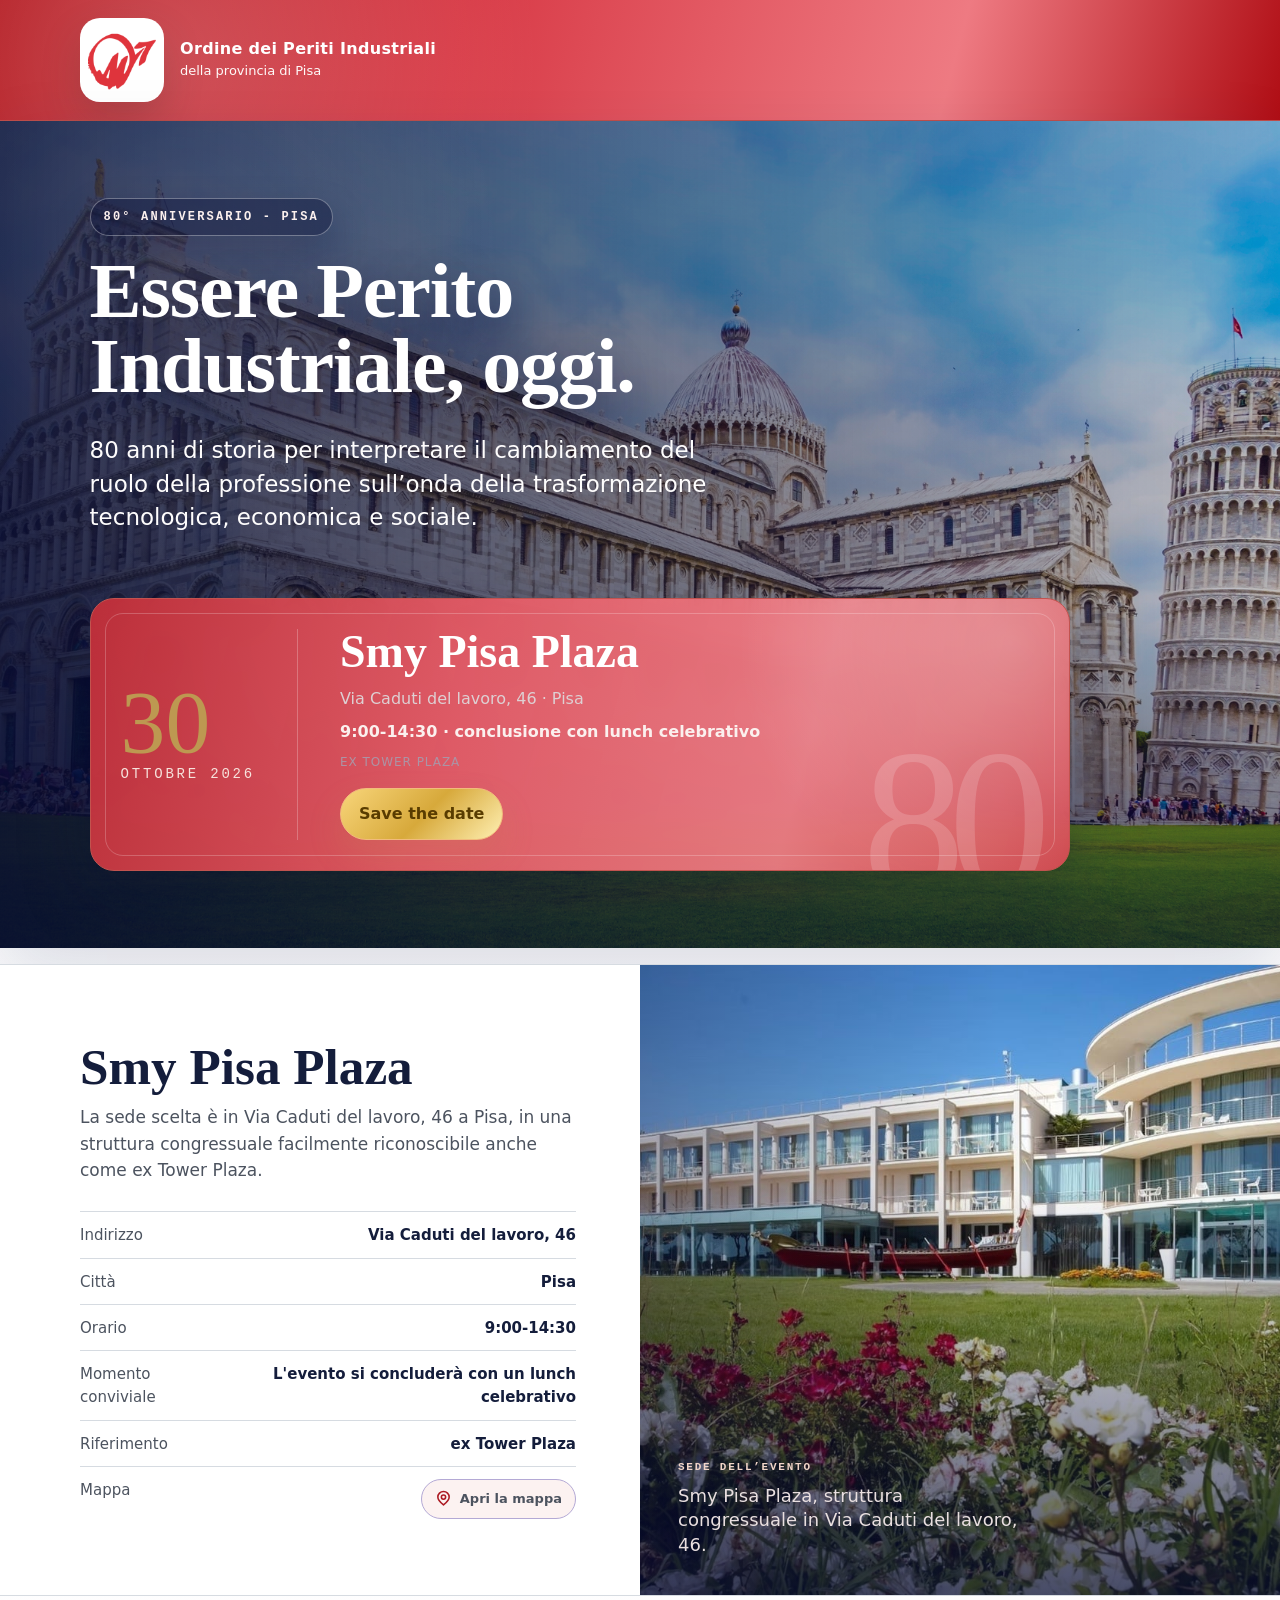
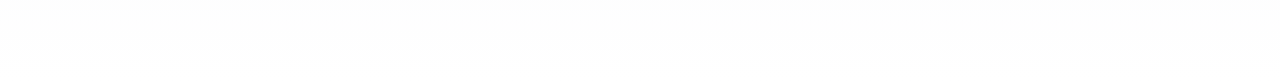
==== landing-80-anniversario-periti-pisa.html @ 5a72cce8 "Move anniversary label into hero image" ====
<!doctype html>
<html lang="it">
<head>
  <meta charset="utf-8" />
  <meta name="viewport" content="width=device-width, initial-scale=1" />
  <title>Essere Perito Industriale, oggi. | 80° Anniversario Periti Pisa</title>
  <meta name="description" content="80 anni di storia per interpretare il cambiamento del ruolo della professione sull'onda della trasformazione tecnologica, economica e sociale." />
  <meta name="robots" content="noindex, nofollow, noarchive, nosnippet, noimageindex" />
  <meta name="googlebot" content="noindex, nofollow, noarchive, nosnippet, noimageindex" />
  <style>
    :root {
      --bg: oklch(98.5% 0.004 255);
      --surface: oklch(100% 0 0);
      --fg: oklch(24% 0.06 270);
      --muted: oklch(44% 0.022 260);
      --border: oklch(89% 0.01 255);
      --accent: oklch(48% 0.18 25);
      --accent-2: #e95d68;
      --accent-brown: #6c3b35;
      --accent-dark: #482a26;
      --red-soft: oklch(94% 0.034 22);
      --red-wash: oklch(97% 0.018 24);
      --red-gradient: linear-gradient(110deg, #d93a44 0%, #f0737d 28%, #e55a66 52%, #f28a91 78%, #d93a44 100%);
      --red-page-gradient: linear-gradient(180deg, #ffffff 0%, #fbfbfc 48%, #ffffff 100%);
      --deep: oklch(27% 0.09 270);
      --deep-2: oklch(18% 0.075 270);
      --gold: oklch(70% 0.10 82);
      --gold-strong: oklch(78% 0.13 82);
      --gold-dark: oklch(38% 0.08 78);
      --paper: oklch(97% 0.006 255);
      --font-display: "Iowan Old Style", "Charter", Georgia, serif;
      --font-body: -apple-system, BlinkMacSystemFont, "Segoe UI", system-ui, sans-serif;
      --font-mono: "IBM Plex Mono", ui-monospace, Menlo, monospace;
    }

    * { box-sizing: border-box; }
    html { scroll-behavior: smooth; }
    body {
      margin: 0;
      background: var(--bg);
      color: var(--fg);
      font-family: var(--font-body);
      line-height: 1.55;
      -webkit-font-smoothing: antialiased;
      text-rendering: optimizeLegibility;
    }

    a { color: inherit; }
    .page {
      min-height: 100vh;
      position: relative;
      background:
        radial-gradient(circle at 86% 8%, color-mix(in oklch, var(--accent-2) 5%, transparent), transparent 34rem),
        radial-gradient(circle at 8% 24%, color-mix(in oklch, var(--red-soft) 18%, transparent), transparent 34rem),
        var(--red-page-gradient);
    }

    .page::before {
      content: "";
      position: absolute;
      inset: 0;
      pointer-events: none;
      background:
        linear-gradient(135deg, color-mix(in oklch, var(--accent) 2%, transparent), transparent 30%),
        linear-gradient(315deg, color-mix(in oklch, var(--accent-2) 2%, transparent), transparent 38%);
      opacity: 0.34;
    }

    .page > * {
      position: relative;
      z-index: 1;
    }

    .wrap {
      width: min(1120px, calc(100% - 40px));
      margin: 0 auto;
    }

    .header-band {
      border-bottom: 1px solid color-mix(in oklch, white 18%, var(--accent));
      background:
        radial-gradient(circle at 12% 50%, color-mix(in oklch, white 22%, transparent), transparent 24rem),
        linear-gradient(105deg, #b00e15 0%, #d83a46 36%, #ee7a82 74%, #b00e15 100%);
      box-shadow: 0 14px 42px color-mix(in oklch, var(--accent) 16%, transparent);
    }

    .topbar {
      display: flex;
      justify-content: space-between;
      align-items: center;
      gap: 24px;
      padding: 18px 0;
    }

    .brand {
      display: flex;
      align-items: center;
      gap: 16px;
      min-width: 0;
    }

    .brand-logo {
      width: 84px;
      height: 84px;
      display: block;
      flex: 0 0 auto;
      object-fit: contain;
      padding: 7px;
      border-radius: 20px;
      background: white;
      border: 1px solid color-mix(in oklch, white 42%, transparent);
      box-shadow: 0 18px 38px color-mix(in oklch, var(--accent-dark) 22%, transparent);
    }

    .brand strong {
      display: block;
      color: white;
      font-size: 16px;
      line-height: 1.2;
      letter-spacing: 0.02em;
    }

    .brand span {
      display: block;
      color: color-mix(in oklch, white 78%, var(--red-soft));
      font-size: 13px;
      margin-top: 2px;
    }

    .cover-kicker {
      display: inline-flex;
      align-items: center;
      width: fit-content;
      margin: 0 0 18px;
      padding: 9px 13px;
      border: 1px solid color-mix(in oklch, white 34%, transparent);
      border-radius: 999px;
      background: color-mix(in oklch, var(--deep-2) 40%, transparent);
      color: color-mix(in oklch, white 88%, var(--gold));
      font-family: var(--font-mono);
      font-size: 12px;
      font-weight: 800;
      letter-spacing: 0.18em;
      text-transform: uppercase;
      box-shadow: 0 16px 36px color-mix(in oklch, var(--deep-2) 26%, transparent);
    }

    .hero-shell {
      width: 100%;
      margin: 0;
    }

    .hero {
      position: relative;
      display: grid;
      grid-template-columns: minmax(0, 1fr);
      align-content: space-between;
      gap: clamp(28px, 5vw, 72px);
      align-items: stretch;
      min-height: calc(100svh - 121px);
      margin: 0 0 16px;
      padding: clamp(34px, 6vw, 84px) max(clamp(24px, 7vw, 112px), calc((100vw - 1120px) / 2));
      overflow: hidden;
      border-radius: 0;
      background:
        linear-gradient(90deg, color-mix(in oklch, var(--deep-2) 88%, transparent) 0%, color-mix(in oklch, var(--deep-2) 56%, transparent) 48%, color-mix(in oklch, var(--deep-2) 24%, transparent) 100%),
        url("assets/pisa-piazza-miracoli.png") center 54% / cover no-repeat;
      box-shadow: 0 28px 70px color-mix(in oklch, var(--deep) 14%, transparent);
    }

    .hero::before {
      content: "";
      position: absolute;
      inset: 0;
      background:
        radial-gradient(circle at 14% 16%, color-mix(in oklch, white 12%, transparent), transparent 20rem),
        linear-gradient(180deg, transparent 58%, color-mix(in oklch, var(--deep-2) 54%, transparent));
      pointer-events: none;
    }

    .hero-copy {
      position: relative;
      z-index: 1;
      min-width: 0;
      align-self: end;
      max-width: 760px;
    }

    .eyebrow {
      color: var(--accent);
      font-family: var(--font-mono);
      font-size: 12px;
      letter-spacing: 0.18em;
      text-transform: uppercase;
      font-weight: 700;
      margin: 0 0 18px;
    }

    h1 {
      margin: 0;
      color: var(--fg);
      font-family: var(--font-display);
      font-size: clamp(46px, 6.1vw, 84px);
      line-height: 0.96;
      letter-spacing: -0.015em;
      text-wrap: balance;
    }

    .hero .eyebrow {
      color: color-mix(in oklch, white 78%, var(--gold));
    }

    .hero h1 {
      color: white;
      max-width: 900px;
      text-shadow: 0 18px 46px color-mix(in oklch, var(--deep-2) 58%, transparent);
    }

    .anniversary {
      color: var(--accent);
      font-feature-settings: "lnum" 1;
    }

    .hero .anniversary {
      color: var(--gold);
    }

    .lead {
      max-width: 660px;
      margin: clamp(20px, 3vw, 30px) 0 0;
      color: var(--muted);
      font-size: clamp(18px, 2vw, 23px);
      line-height: 1.45;
      text-wrap: pretty;
    }

    .hero .lead {
      max-width: 620px;
      color: color-mix(in oklch, white 82%, var(--paper));
    }

    .actions {
      display: flex;
      flex-wrap: wrap;
      gap: 12px;
      margin-top: 30px;
    }

    .button {
      min-height: 48px;
      display: inline-flex;
      align-items: center;
      justify-content: center;
      padding: 13px 18px;
      border: 1px solid var(--fg);
      border-radius: 999px;
      text-decoration: none;
      font-weight: 800;
    }

    .button.primary {
      background: var(--red-gradient);
      border-color: var(--accent);
      color: white;
      box-shadow: 0 18px 36px color-mix(in oklch, var(--accent) 12%, transparent);
    }

    .button.secondary {
      background: transparent;
      color: var(--fg);
    }

    .hero .button.secondary {
      border-color: color-mix(in oklch, white 70%, transparent);
      background: color-mix(in oklch, var(--deep-2) 18%, transparent);
      color: white;
      backdrop-filter: blur(8px);
      -webkit-backdrop-filter: blur(8px);
    }

    .event-save-date {
      border-color: color-mix(in oklch, var(--gold-strong) 78%, white);
      background: linear-gradient(135deg, #f8d57a 0%, #d7a93b 52%, #fff0b3 100%);
      color: var(--gold-dark);
      box-shadow: 0 16px 34px color-mix(in oklch, var(--gold) 18%, transparent);
      width: fit-content;
    }

    .event-card {
      position: relative;
      z-index: 1;
      display: grid;
      grid-template-columns: auto minmax(0, 1fr);
      align-items: center;
      gap: clamp(20px, 4vw, 42px);
      min-height: 0;
      margin: 0;
      padding: clamp(20px, 3vw, 30px);
      background:
        radial-gradient(circle at 92% 20%, color-mix(in oklch, white 34%, transparent), transparent 18rem),
        linear-gradient(105deg, #c92f39 0%, #e85c67 35%, #f27d86 72%, #d6414b 100%);
      color: white;
      border: 1px solid color-mix(in oklch, white 20%, var(--accent));
      border-radius: 24px;
      overflow: hidden;
      box-shadow: 0 18px 46px color-mix(in oklch, var(--accent) 11%, transparent);
    }

    .hero .event-card {
      align-self: end;
      width: min(100%, 980px);
      background:
        radial-gradient(circle at 94% 16%, color-mix(in oklch, white 30%, transparent), transparent 17rem),
        linear-gradient(105deg, color-mix(in oklch, #c92f39 92%, transparent) 0%, color-mix(in oklch, #e85c67 94%, transparent) 38%, color-mix(in oklch, #f27d86 92%, transparent) 72%, color-mix(in oklch, #d6414b 94%, transparent) 100%);
      backdrop-filter: blur(12px);
      -webkit-backdrop-filter: blur(12px);
      box-shadow: 0 24px 70px color-mix(in oklch, var(--deep-2) 32%, transparent);
    }

    .event-card::before {
      content: "";
      position: absolute;
      inset: 14px;
      border: 1px solid color-mix(in oklch, white 22%, transparent);
      border-radius: 18px;
      pointer-events: none;
    }

    .event-card::after {
      content: "80";
      position: absolute;
      right: clamp(16px, 3vw, 34px);
      bottom: -34px;
      z-index: 0;
      color: color-mix(in oklch, white 16%, transparent);
      font-family: var(--font-display);
      font-size: clamp(120px, 16vw, 220px);
      line-height: 0.8;
      letter-spacing: -0.08em;
      pointer-events: none;
    }

    .date-block {
      position: relative;
      z-index: 1;
      display: grid;
      gap: 4px;
    }

    .date-block .day {
      font-family: var(--font-display);
      font-size: clamp(58px, 7vw, 92px);
      line-height: 0.85;
      color: var(--gold);
    }

    .date-block .month {
      font-family: var(--font-mono);
      letter-spacing: 0.2em;
      text-transform: uppercase;
      font-size: 14px;
      color: color-mix(in oklch, white 76%, var(--gold));
    }

    .venue-block {
      position: relative;
      z-index: 1;
      border-left: 1px solid color-mix(in oklch, white 24%, transparent);
      padding-left: clamp(20px, 4vw, 42px);
    }

    .venue-block h2 {
      margin: 0;
      font-family: var(--font-display);
      font-size: clamp(28px, 3.8vw, 46px);
      line-height: 1;
      color: white;
    }

    .venue-block p {
      margin: 12px 0 0;
      color: color-mix(in oklch, white 82%, var(--deep));
      font-size: 16px;
    }

    .event-time {
      display: block;
      margin-top: 8px;
      color: color-mix(in oklch, white 88%, var(--gold));
      font-weight: 800;
    }

    .map-link {
      min-height: 40px;
      display: inline-flex;
      align-items: center;
      gap: 8px;
      padding: 9px 13px;
      border: 1px solid color-mix(in oklch, white 42%, transparent);
      border-radius: 999px;
      color: white;
      background: color-mix(in oklch, var(--deep-2) 14%, transparent);
      text-decoration: none;
      font-size: 13px;
      font-weight: 800;
      backdrop-filter: blur(8px);
      -webkit-backdrop-filter: blur(8px);
    }

    .map-link svg {
      width: 17px;
      height: 17px;
      flex: 0 0 auto;
      stroke-width: 2.2;
    }

    .location-map {
      grid-column: 1 / -1;
    }

    .location-map .map-link {
      border-color: color-mix(in oklch, var(--accent) 32%, var(--border));
      color: var(--accent);
      background: color-mix(in oklch, var(--accent) 6%, white);
      backdrop-filter: none;
      -webkit-backdrop-filter: none;
    }

    .venue-block small {
      display: block;
      margin-top: 8px;
      color: color-mix(in oklch, white 58%, var(--deep));
      font-size: 12px;
      letter-spacing: 0.08em;
      text-transform: uppercase;
    }

    .event-action {
      position: relative;
      z-index: 1;
      display: flex;
      justify-content: flex-start;
      align-items: center;
      margin-top: 16px;
    }

    .section {
      padding: clamp(46px, 7vw, 84px) 0;
      width: 100%;
    }

    .location-section {
      padding-top: 0;
      padding-bottom: clamp(44px, 7vw, 86px);
      background:
        linear-gradient(180deg, white 0%, color-mix(in oklch, var(--paper) 64%, white) 50%, white 100%);
    }

    .section-grid {
      display: grid;
      grid-template-columns: 0.75fr 1.25fr;
      gap: clamp(28px, 6vw, 84px);
      align-items: start;
    }

    .section-title {
      margin: 0;
      color: var(--fg);
      font-family: var(--font-display);
      font-size: clamp(34px, 4.6vw, 64px);
      line-height: 1;
      text-wrap: balance;
    }

    .body-copy {
      display: grid;
      gap: 18px;
      color: var(--muted);
      font-size: clamp(17px, 1.4vw, 19px);
    }

    .body-copy p { margin: 0; max-width: 68ch; }

    .location {
      display: grid;
      grid-template-columns: 1fr 1fr;
      width: 100%;
      max-width: none;
      border-top: 1px solid var(--border);
      border-bottom: 1px solid var(--border);
      background: var(--surface);
      overflow: hidden;
    }

    .location-copy {
      width: min(560px, calc(100% - 40px));
      justify-self: end;
      padding: clamp(38px, 6vw, 76px) clamp(28px, 5vw, 64px) clamp(38px, 6vw, 76px) 0;
    }

    .location-copy h2 {
      margin: 0 0 12px;
      font-family: var(--font-display);
      font-size: clamp(32px, 4vw, 54px);
      line-height: 1;
    }

    .location-copy p {
      margin: 0 0 18px;
      color: var(--muted);
      font-size: 17px;
    }

    .location-meta {
      display: grid;
      gap: 10px;
      margin: 28px 0 0;
    }

    .meta-line {
      display: flex;
      justify-content: space-between;
      gap: 20px;
      padding-top: 12px;
      border-top: 1px solid var(--border);
      font-size: 15px;
    }

    .meta-line span { color: var(--muted); }
    .meta-line strong { text-align: right; }

    .location-photo {
      min-height: clamp(430px, 44vw, 620px);
      color: white;
      display: grid;
      position: relative;
      overflow: hidden;
    }

    .location-photo img {
      position: absolute;
      inset: 0;
      width: 100%;
      height: 100%;
      object-fit: cover;
      object-position: center 28%;
    }

    .location-photo::after {
      content: "";
      position: absolute;
      inset: 0;
      background:
        linear-gradient(180deg, transparent 35%, color-mix(in oklch, var(--deep-2) 74%, transparent)),
        linear-gradient(90deg, color-mix(in oklch, var(--deep-2) 34%, transparent), transparent 56%);
    }

    .photo-caption {
      align-self: end;
      justify-self: start;
      position: absolute;
      left: clamp(22px, 4vw, 38px);
      right: clamp(22px, 4vw, 38px);
      bottom: clamp(22px, 4vw, 38px);
      z-index: 1;
      max-width: 34ch;
    }

    .photo-caption span {
      display: block;
      color: color-mix(in oklch, white 64%, var(--gold));
      font-family: var(--font-mono);
      font-size: 11px;
      font-weight: 800;
      letter-spacing: 0.16em;
      text-transform: uppercase;
      margin-bottom: 8px;
    }

    .photo-caption p {
      margin: 0;
      color: color-mix(in oklch, white 88%, var(--deep));
      font-size: 18px;
      line-height: 1.35;
    }

    .closing {
      width: 100%;
      max-width: none;
      margin-top: 0;
      padding: clamp(26px, 4vw, 48px) max(clamp(24px, 7vw, 112px), calc((100vw - 1120px) / 2));
      background:
        radial-gradient(circle at 88% 16%, color-mix(in oklch, white 22%, transparent), transparent 16rem),
        linear-gradient(110deg, #cf3741 0%, #eb6871 44%, #f08a90 100%);
      color: white;
      display: grid;
      grid-template-columns: 1fr auto;
      gap: 28px;
      align-items: center;
      border-radius: 0;
    }

    .closing h2 {
      margin: 0;
      font-family: var(--font-display);
      font-size: clamp(34px, 5vw, 70px);
      line-height: 1;
    }

    .closing p {
      margin: 12px 0 0;
      color: color-mix(in oklch, white 72%, var(--fg));
      font-size: 17px;
    }

    .closing .button {
      border-color: color-mix(in oklch, var(--gold-strong) 78%, white);
      background: linear-gradient(135deg, #f8d57a 0%, #d7a93b 52%, #fff0b3 100%);
      color: var(--gold-dark);
      white-space: nowrap;
    }

    footer {
      padding: 24px 0 34px;
      color: var(--muted);
      font-size: 13px;
      border-top: 1px solid var(--border);
    }

    @media (max-width: 860px) {
      .hero,
      .section-grid,
      .location,
      .closing {
        grid-template-columns: 1fr;
      }

      .hero {
        min-height: calc(100svh - 103px);
        gap: 26px;
        padding-block: clamp(28px, 6vw, 54px);
        background:
          linear-gradient(180deg, color-mix(in oklch, var(--deep-2) 86%, transparent) 0%, color-mix(in oklch, var(--deep-2) 54%, transparent) 62%, color-mix(in oklch, var(--deep-2) 30%, transparent) 100%),
          url("assets/pisa-piazza-miracoli.png") center 48% / cover no-repeat;
      }

      .hero-copy {
        align-self: center;
      }

      .hero h1 {
        max-width: 11ch;
      }

      .event-card {
        grid-template-columns: auto minmax(0, 1fr);
        border-radius: 20px;
      }

      .location-copy {
        width: min(100% - 40px, 680px);
        justify-self: center;
        padding: clamp(32px, 6vw, 52px) 0;
      }
      .location-photo { min-height: 420px; }
      .closing .button { justify-self: start; }
    }

    @media (max-width: 520px) {
      .wrap { width: min(100% - 28px, 1120px); }
      .header-band {
        box-shadow: 0 10px 28px color-mix(in oklch, var(--accent) 12%, transparent);
      }
      .topbar {
        align-items: center;
        gap: 10px;
        padding: 10px 0;
      }
      .brand { gap: 9px; }
      .brand-logo {
        width: 54px;
        height: 54px;
        padding: 5px;
        border-radius: 14px;
      }
      .brand strong {
        max-width: 18ch;
        font-size: 13px;
        line-height: 1.12;
      }
      .brand span { display: none; }
      .hero {
        min-height: calc(100svh - 75px);
        margin-top: 0;
        padding: 24px 16px 18px;
        border-radius: 0;
        gap: 22px;
        background:
          linear-gradient(180deg, color-mix(in oklch, var(--deep-2) 88%, transparent) 0%, color-mix(in oklch, var(--deep-2) 58%, transparent) 56%, color-mix(in oklch, var(--deep-2) 34%, transparent) 100%),
          url("assets/pisa-piazza-miracoli.png") 58% 48% / cover no-repeat;
      }
      .hero-copy {
        align-self: end;
        padding-top: 12svh;
      }
      h1 {
        font-size: clamp(40px, 14vw, 62px);
        line-height: 0.94;
      }
      .hero .lead {
        max-width: 31ch;
        margin-top: 16px;
        font-size: 16px;
        line-height: 1.38;
      }
      .actions { flex-direction: column; }
      .button {
        width: 100%;
        min-height: 46px;
        padding: 12px 16px;
      }
      .event-save-date { width: 100%; }
      .event-card {
        grid-template-columns: 1fr;
        gap: 14px;
        padding: 18px;
        border-radius: 18px;
      }
      .event-card::before {
        inset: 10px;
        border-radius: 14px;
      }
      .event-card::after {
        right: 12px;
        bottom: -20px;
        font-size: 118px;
        color: color-mix(in oklch, white 12%, transparent);
      }
      .date-block {
        display: flex;
        align-items: end;
        gap: 12px;
      }
      .date-block .day {
        font-size: 58px;
      }
      .date-block .month {
        max-width: 12ch;
        padding-bottom: 5px;
        font-size: 11px;
        line-height: 1.25;
        letter-spacing: 0.14em;
      }
      .venue-block {
        border-left: 0;
        border-top: 1px solid color-mix(in oklch, white 24%, transparent);
        padding-left: 0;
        padding-top: 14px;
      }
      .venue-block h2 {
        font-size: 30px;
      }
      .venue-block p {
        margin-top: 8px;
        font-size: 14px;
        line-height: 1.4;
      }
      .event-time {
        margin-top: 6px;
      }
      .meta-line { display: grid; gap: 4px; }
      .meta-line strong { text-align: left; }
      .event-action {
        justify-content: stretch;
        min-width: 0;
        margin-top: 12px;
      }
      .location-section { padding-bottom: 34px; }
      .location-copy {
        width: min(100% - 28px, 680px);
        padding: 34px 0 28px;
      }
      .location-copy h2 {
        font-size: clamp(34px, 12vw, 46px);
      }
      .location-copy p {
        font-size: 16px;
        line-height: 1.45;
      }
      .location-meta {
        gap: 8px;
        margin-top: 22px;
      }
      .meta-line {
        padding-top: 10px;
        font-size: 14px;
      }
      .location-map .map-link {
        width: 100%;
        justify-content: center;
      }
      .location-photo {
        min-height: 300px;
      }
      .photo-caption {
        left: 18px;
        right: 18px;
        bottom: 18px;
      }
      .photo-caption p {
        font-size: 15px;
      }
      .closing { padding-inline: 18px; }
    }

    @media (max-width: 380px) {
      .brand strong { max-width: 21ch; }
      .hero {
        min-height: auto;
        padding-top: 72px;
      }
      .hero-copy { padding-top: 0; }
      h1 { font-size: 40px; }
      .hero .lead { font-size: 15px; }
      .date-block .day { font-size: 52px; }
      .venue-block h2 { font-size: 28px; }
    }
  </style>
</head>
<body>
  <main class="page">
    <div class="header-band">
      <div class="wrap">
        <header class="topbar" aria-label="Intestazione evento">
          <div class="brand">
            <img class="brand-logo" src="assets/logo-periti-pittogramma.png" alt="Periti Industriali Pisa" width="100" height="100">
            <div>
              <strong>Ordine dei Periti Industriali</strong>
              <span>della provincia di Pisa</span>
            </div>
          </div>
        </header>
      </div>
    </div>

    <div class="hero-shell">
      <section class="hero" aria-labelledby="hero-title">
        <div class="hero-copy">
          <p class="cover-kicker">80° ANNIVERSARIO - PISA</p>
          <h1 id="hero-title">Essere Perito Industriale, oggi.</h1>
          <p class="lead">80 anni di storia per interpretare il cambiamento del ruolo della professione sull’onda della trasformazione tecnologica, economica e sociale.</p>
        </div>
        <aside class="event-card" aria-label="Dettagli principali dell'evento">
          <div class="date-block">
            <span class="day">30</span>
            <span class="month">ottobre 2026</span>
          </div>
          <div class="venue-block">
            <h2>Smy Pisa Plaza</h2>
            <p>Via Caduti del lavoro, 46 · Pisa <span class="event-time">9:00-14:30 · conclusione con lunch celebrativo</span></p>
            <small>ex Tower Plaza</small>
            <div class="event-action">
              <a class="button event-save-date" href="data:text/calendar;charset=utf-8,BEGIN%3AVCALENDAR%0AVERSION%3A2.0%0ABEGIN%3AVEVENT%0ADTSTART%3A20261030T090000%0ADTEND%3A20261030T143000%0ASUMMARY%3AEssere%20Perito%20Industriale%2C%20oggi.%0ALOCATION%3ASmy%20Pisa%20Plaza%2C%20Via%20Caduti%20del%20lavoro%2046%2C%20Pisa%0ADESCRIPTION%3A80%20anni%20di%20storia%20per%20interpretare%20il%20cambiamento%20del%20ruolo%20della%20professione.%20L%27evento%20si%20concludera%27%20con%20un%20lunch%20celebrativo.%0AEND%3AVEVENT%0AEND%3AVCALENDAR" download="80-anniversario-periti-pisa.ics">Save the date</a>
            </div>
          </div>
        </aside>
      </section>
    </div>

    <section class="section location-section" aria-labelledby="location-title">
      <div class="wrap location">
        <div class="location-copy">
          <h2 id="location-title">Smy Pisa Plaza</h2>
          <p>La sede scelta è in Via Caduti del lavoro, 46 a Pisa, in una struttura congressuale facilmente riconoscibile anche come ex Tower Plaza.</p>
          <div class="location-meta">
            <div class="meta-line">
              <span>Indirizzo</span>
              <strong>Via Caduti del lavoro, 46</strong>
            </div>
            <div class="meta-line">
              <span>Città</span>
              <strong>Pisa</strong>
            </div>
            <div class="meta-line">
              <span>Orario</span>
              <strong>9:00-14:30</strong>
            </div>
            <div class="meta-line">
              <span>Momento conviviale</span>
              <strong>L'evento si concluderà con un lunch celebrativo</strong>
            </div>
            <div class="meta-line">
              <span>Riferimento</span>
              <strong>ex Tower Plaza</strong>
            </div>
            <div class="meta-line location-map">
              <span>Mappa</span>
              <a class="map-link" href="https://www.google.com/maps/search/?api=1&amp;query=Smy%20Pisa%20Plaza%20Via%20Caduti%20del%20lavoro%2046%20Pisa" target="_blank" rel="noopener" aria-label="Apri la mappa dello Smy Pisa Plaza">
                <svg viewBox="0 0 24 24" aria-hidden="true" fill="none" stroke="currentColor" stroke-linecap="round" stroke-linejoin="round">
                  <path d="M20 10c0 5-8 11-8 11S4 15 4 10a8 8 0 1 1 16 0Z"></path>
                  <circle cx="12" cy="10" r="3"></circle>
                </svg>
                <span>Apri la mappa</span>
              </a>
            </div>
          </div>
        </div>
        <div class="location-photo" aria-label="Foto dello Smy Pisa Plaza">
          <img src="assets/smy-pisa-plaza-facciata.jpg" alt="Facciata dello Smy Pisa Plaza con giardino" loading="lazy" decoding="async">
          <div class="photo-caption">
            <span>Sede dell’evento</span>
            <p>Smy Pisa Plaza, struttura congressuale in Via Caduti del lavoro, 46.</p>
          </div>
        </div>
      </div>
    </section>

  </main>
</body>
</html>
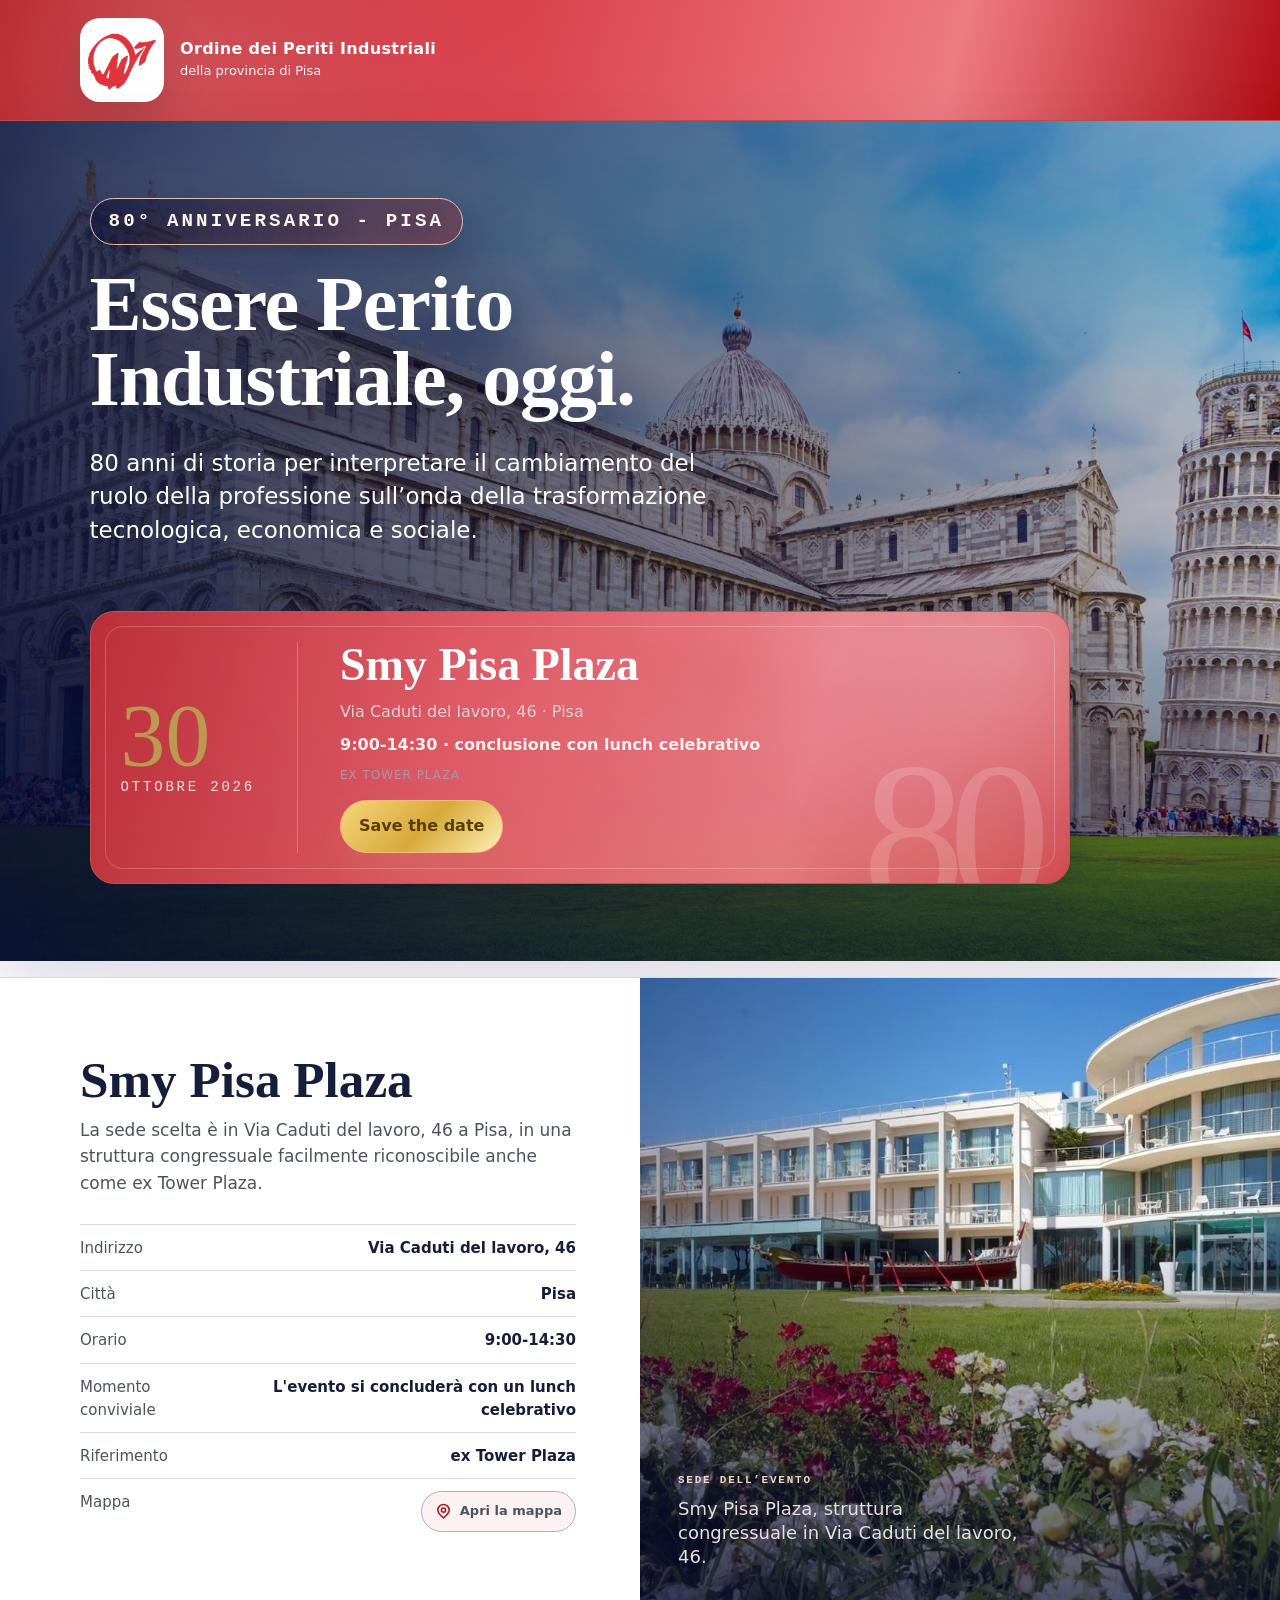
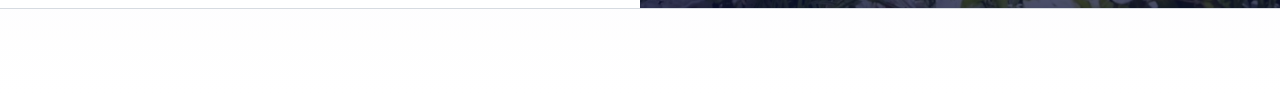
==== commit 406bdec9: "Make anniversary label more prominent" ====
--- a/landing-80-anniversario-periti-pisa.html
+++ b/landing-80-anniversario-periti-pisa.html
@@ -131,18 +131,21 @@
       display: inline-flex;
       align-items: center;
       width: fit-content;
-      margin: 0 0 18px;
-      padding: 9px 13px;
-      border: 1px solid color-mix(in oklch, white 34%, transparent);
+      margin: 0 0 22px;
+      padding: 13px 18px;
+      border: 1px solid color-mix(in oklch, var(--gold) 54%, white);
       border-radius: 999px;
-      background: color-mix(in oklch, var(--deep-2) 40%, transparent);
-      color: color-mix(in oklch, white 88%, var(--gold));
+      background:
+        linear-gradient(135deg, color-mix(in oklch, var(--deep-2) 58%, transparent), color-mix(in oklch, var(--accent) 36%, transparent));
+      color: color-mix(in oklch, white 92%, var(--gold));
       font-family: var(--font-mono);
-      font-size: 12px;
-      font-weight: 800;
-      letter-spacing: 0.18em;
+      font-size: clamp(17px, 1.5vw, 24px);
+      line-height: 1;
+      font-weight: 900;
+      letter-spacing: 0.16em;
       text-transform: uppercase;
-      box-shadow: 0 16px 36px color-mix(in oklch, var(--deep-2) 26%, transparent);
+      box-shadow: 0 18px 44px color-mix(in oklch, var(--deep-2) 36%, transparent);
+      text-shadow: 0 8px 24px color-mix(in oklch, var(--deep-2) 42%, transparent);
     }
 
     .hero-shell {
@@ -713,6 +716,12 @@
         font-size: 16px;
         line-height: 1.38;
       }
+      .cover-kicker {
+        margin-bottom: 16px;
+        padding: 10px 13px;
+        font-size: clamp(14px, 4.2vw, 17px);
+        letter-spacing: 0.12em;
+      }
       .actions { flex-direction: column; }
       .button {
         width: 100%;
@@ -821,6 +830,10 @@
       }
       .hero-copy { padding-top: 0; }
       h1 { font-size: 40px; }
+      .cover-kicker {
+        font-size: 13px;
+        letter-spacing: 0.1em;
+      }
       .hero .lead { font-size: 15px; }
       .date-block .day { font-size: 52px; }
       .venue-block h2 { font-size: 28px; }
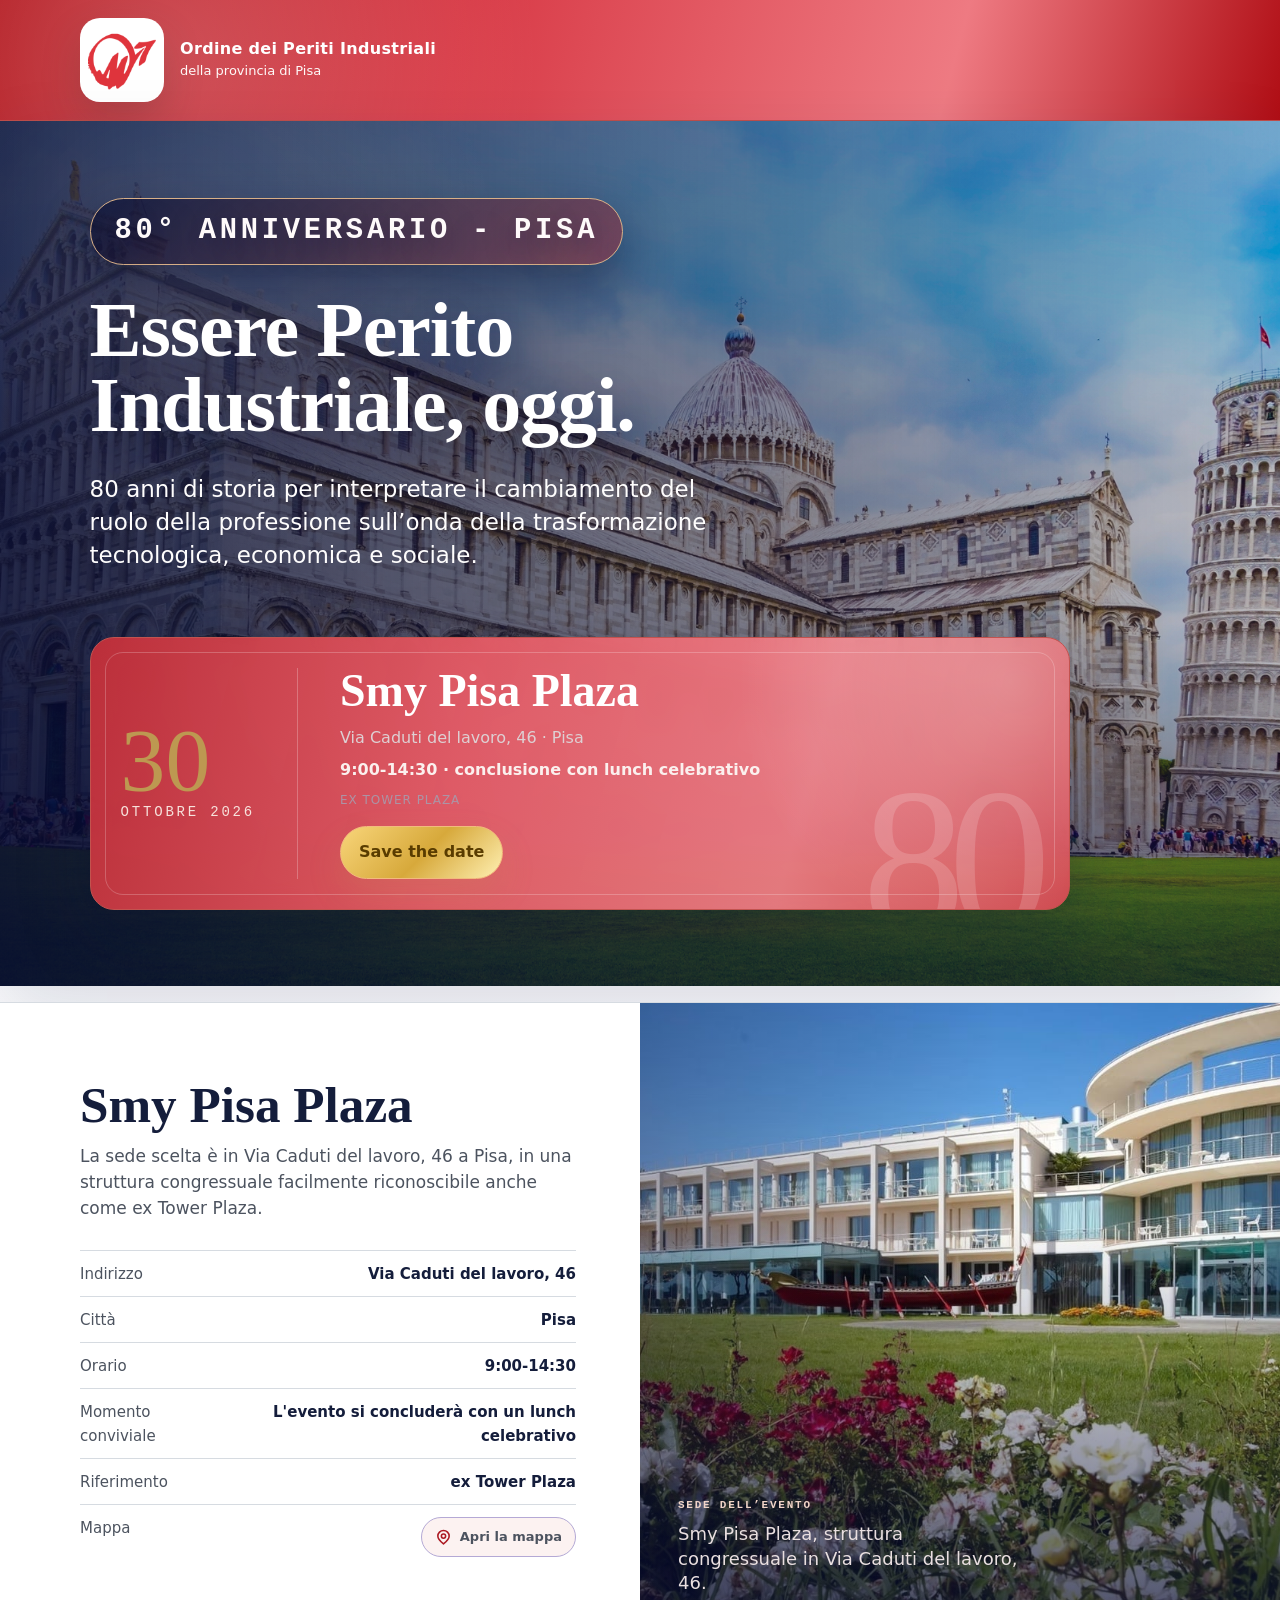
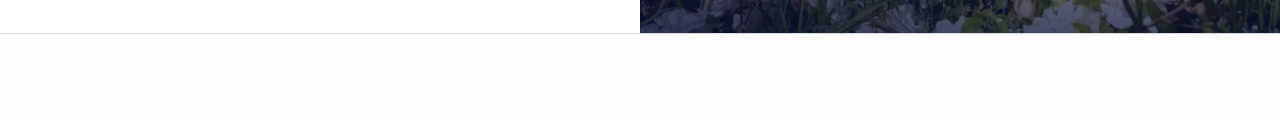
==== commit 9f7d4bf3: "Enlarge anniversary label in hero" ====
--- a/landing-80-anniversario-periti-pisa.html
+++ b/landing-80-anniversario-periti-pisa.html
@@ -131,21 +131,21 @@
       display: inline-flex;
       align-items: center;
       width: fit-content;
-      margin: 0 0 22px;
-      padding: 13px 18px;
-      border: 1px solid color-mix(in oklch, var(--gold) 54%, white);
+      margin: 0 0 28px;
+      padding: 18px 24px;
+      border: 1.5px solid color-mix(in oklch, var(--gold) 72%, white);
       border-radius: 999px;
       background:
-        linear-gradient(135deg, color-mix(in oklch, var(--deep-2) 58%, transparent), color-mix(in oklch, var(--accent) 36%, transparent));
-      color: color-mix(in oklch, white 92%, var(--gold));
+        linear-gradient(135deg, color-mix(in oklch, var(--deep-2) 68%, transparent), color-mix(in oklch, var(--accent) 46%, transparent));
+      color: color-mix(in oklch, white 96%, var(--gold));
       font-family: var(--font-mono);
-      font-size: clamp(17px, 1.5vw, 24px);
+      font-size: clamp(24px, 2.25vw, 38px);
       line-height: 1;
       font-weight: 900;
-      letter-spacing: 0.16em;
+      letter-spacing: 0.13em;
       text-transform: uppercase;
-      box-shadow: 0 18px 44px color-mix(in oklch, var(--deep-2) 36%, transparent);
-      text-shadow: 0 8px 24px color-mix(in oklch, var(--deep-2) 42%, transparent);
+      box-shadow: 0 22px 52px color-mix(in oklch, var(--deep-2) 46%, transparent);
+      text-shadow: 0 10px 28px color-mix(in oklch, var(--deep-2) 52%, transparent);
     }
 
     .hero-shell {
@@ -717,10 +717,10 @@
         line-height: 1.38;
       }
       .cover-kicker {
-        margin-bottom: 16px;
-        padding: 10px 13px;
-        font-size: clamp(14px, 4.2vw, 17px);
-        letter-spacing: 0.12em;
+        margin-bottom: 18px;
+        padding: 13px 15px;
+        font-size: clamp(17px, 5vw, 22px);
+        letter-spacing: 0.1em;
       }
       .actions { flex-direction: column; }
       .button {
@@ -831,8 +831,9 @@
       .hero-copy { padding-top: 0; }
       h1 { font-size: 40px; }
       .cover-kicker {
-        font-size: 13px;
-        letter-spacing: 0.1em;
+        font-size: 15px;
+        letter-spacing: 0.08em;
+        padding: 11px 12px;
       }
       .hero .lead { font-size: 15px; }
       .date-block .day { font-size: 52px; }
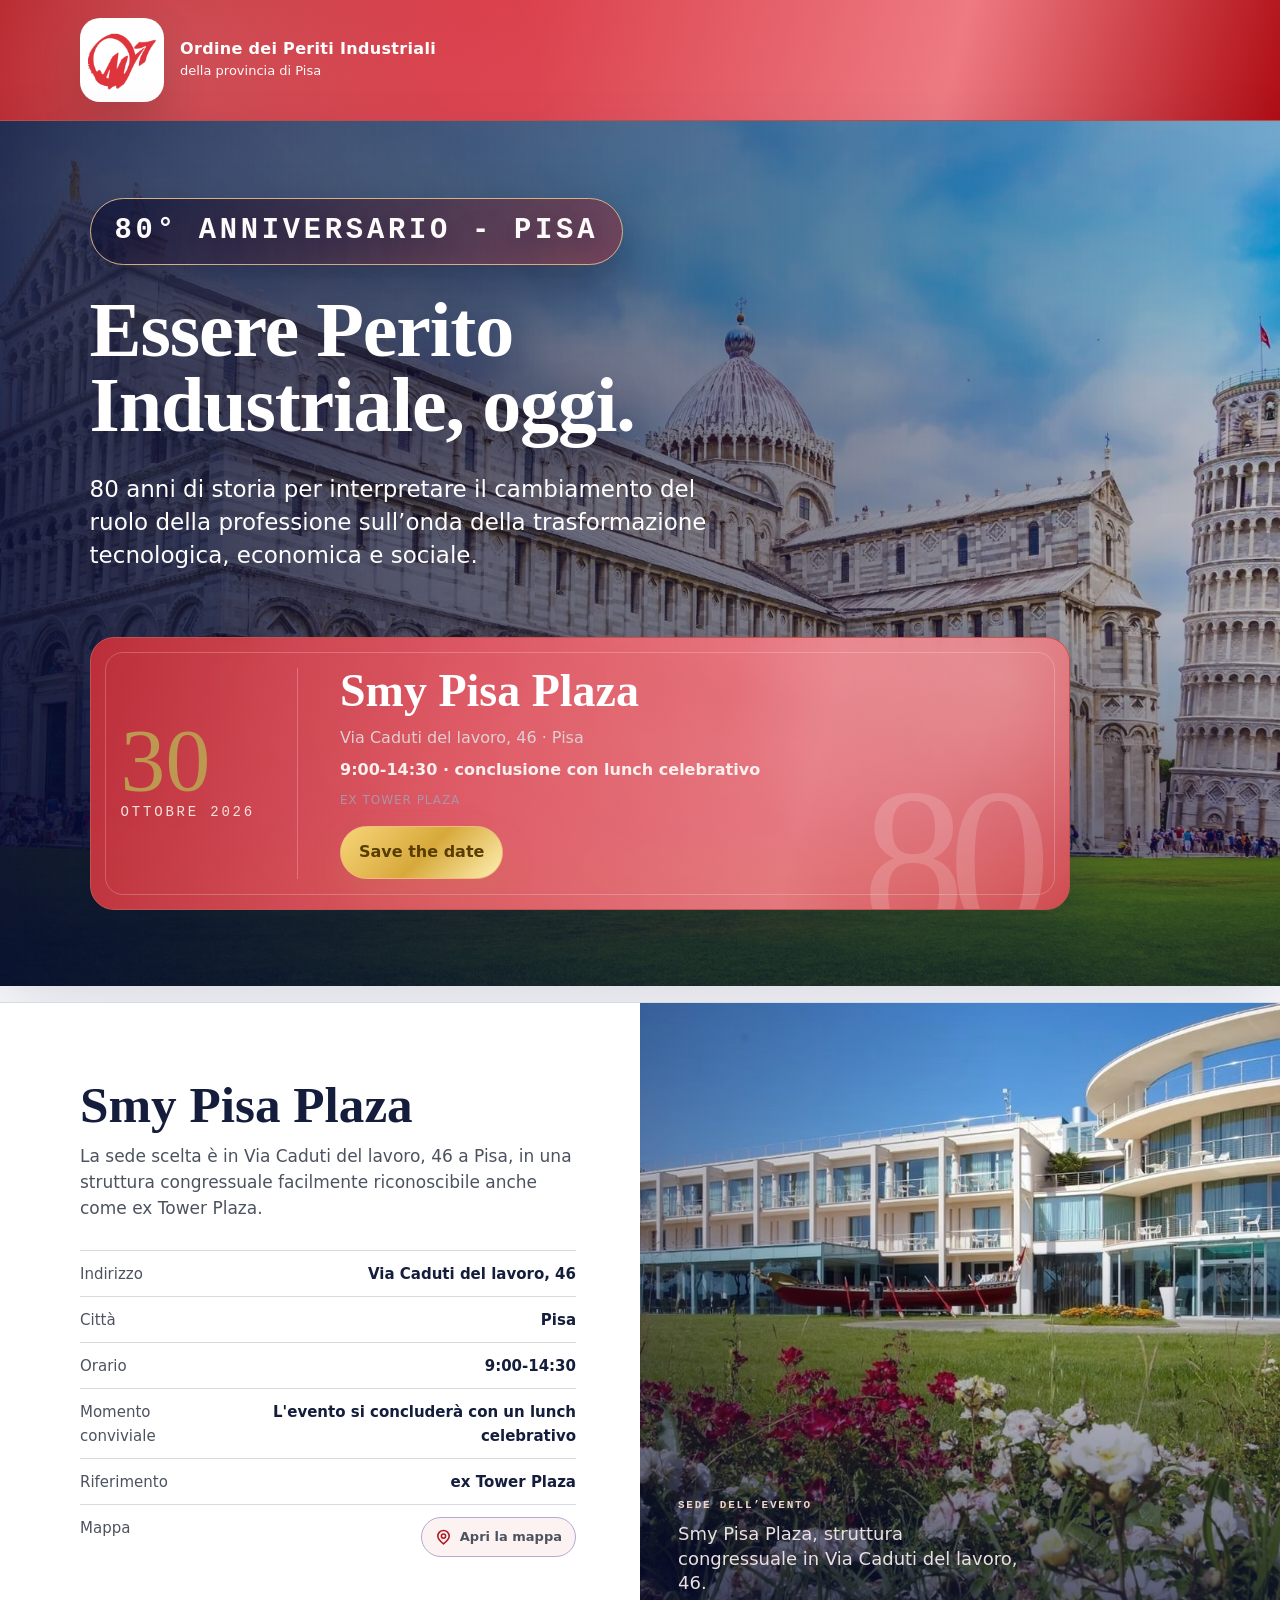
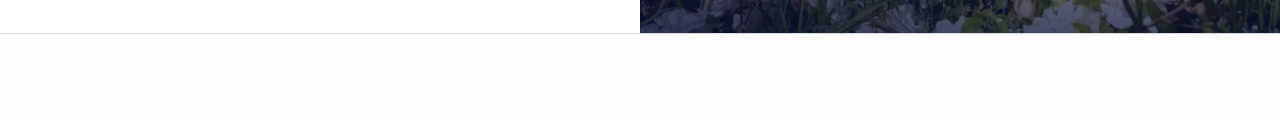
==== commit 8760e53c: "perf: serve hero photo as WebP instead of 3.5 MB PNG The hero background was a 1920x1080 photograph " ====
--- a/landing-80-anniversario-periti-pisa.html
+++ b/landing-80-anniversario-periti-pisa.html
@@ -167,7 +167,7 @@
       border-radius: 0;
       background:
         linear-gradient(90deg, color-mix(in oklch, var(--deep-2) 88%, transparent) 0%, color-mix(in oklch, var(--deep-2) 56%, transparent) 48%, color-mix(in oklch, var(--deep-2) 24%, transparent) 100%),
-        url("assets/pisa-piazza-miracoli.png") center 54% / cover no-repeat;
+        url("assets/pisa-piazza-miracoli.webp") center 54% / cover no-repeat;
       box-shadow: 0 28px 70px color-mix(in oklch, var(--deep) 14%, transparent);
     }
 
@@ -644,7 +644,7 @@
         padding-block: clamp(28px, 6vw, 54px);
         background:
           linear-gradient(180deg, color-mix(in oklch, var(--deep-2) 86%, transparent) 0%, color-mix(in oklch, var(--deep-2) 54%, transparent) 62%, color-mix(in oklch, var(--deep-2) 30%, transparent) 100%),
-          url("assets/pisa-piazza-miracoli.png") center 48% / cover no-repeat;
+          url("assets/pisa-piazza-miracoli-1280.webp") center 48% / cover no-repeat;
       }
 
       .hero-copy {
@@ -700,7 +700,7 @@
         gap: 22px;
         background:
           linear-gradient(180deg, color-mix(in oklch, var(--deep-2) 88%, transparent) 0%, color-mix(in oklch, var(--deep-2) 58%, transparent) 56%, color-mix(in oklch, var(--deep-2) 34%, transparent) 100%),
-          url("assets/pisa-piazza-miracoli.png") 58% 48% / cover no-repeat;
+          url("assets/pisa-piazza-miracoli-1280.webp") 58% 48% / cover no-repeat;
       }
       .hero-copy {
         align-self: end;
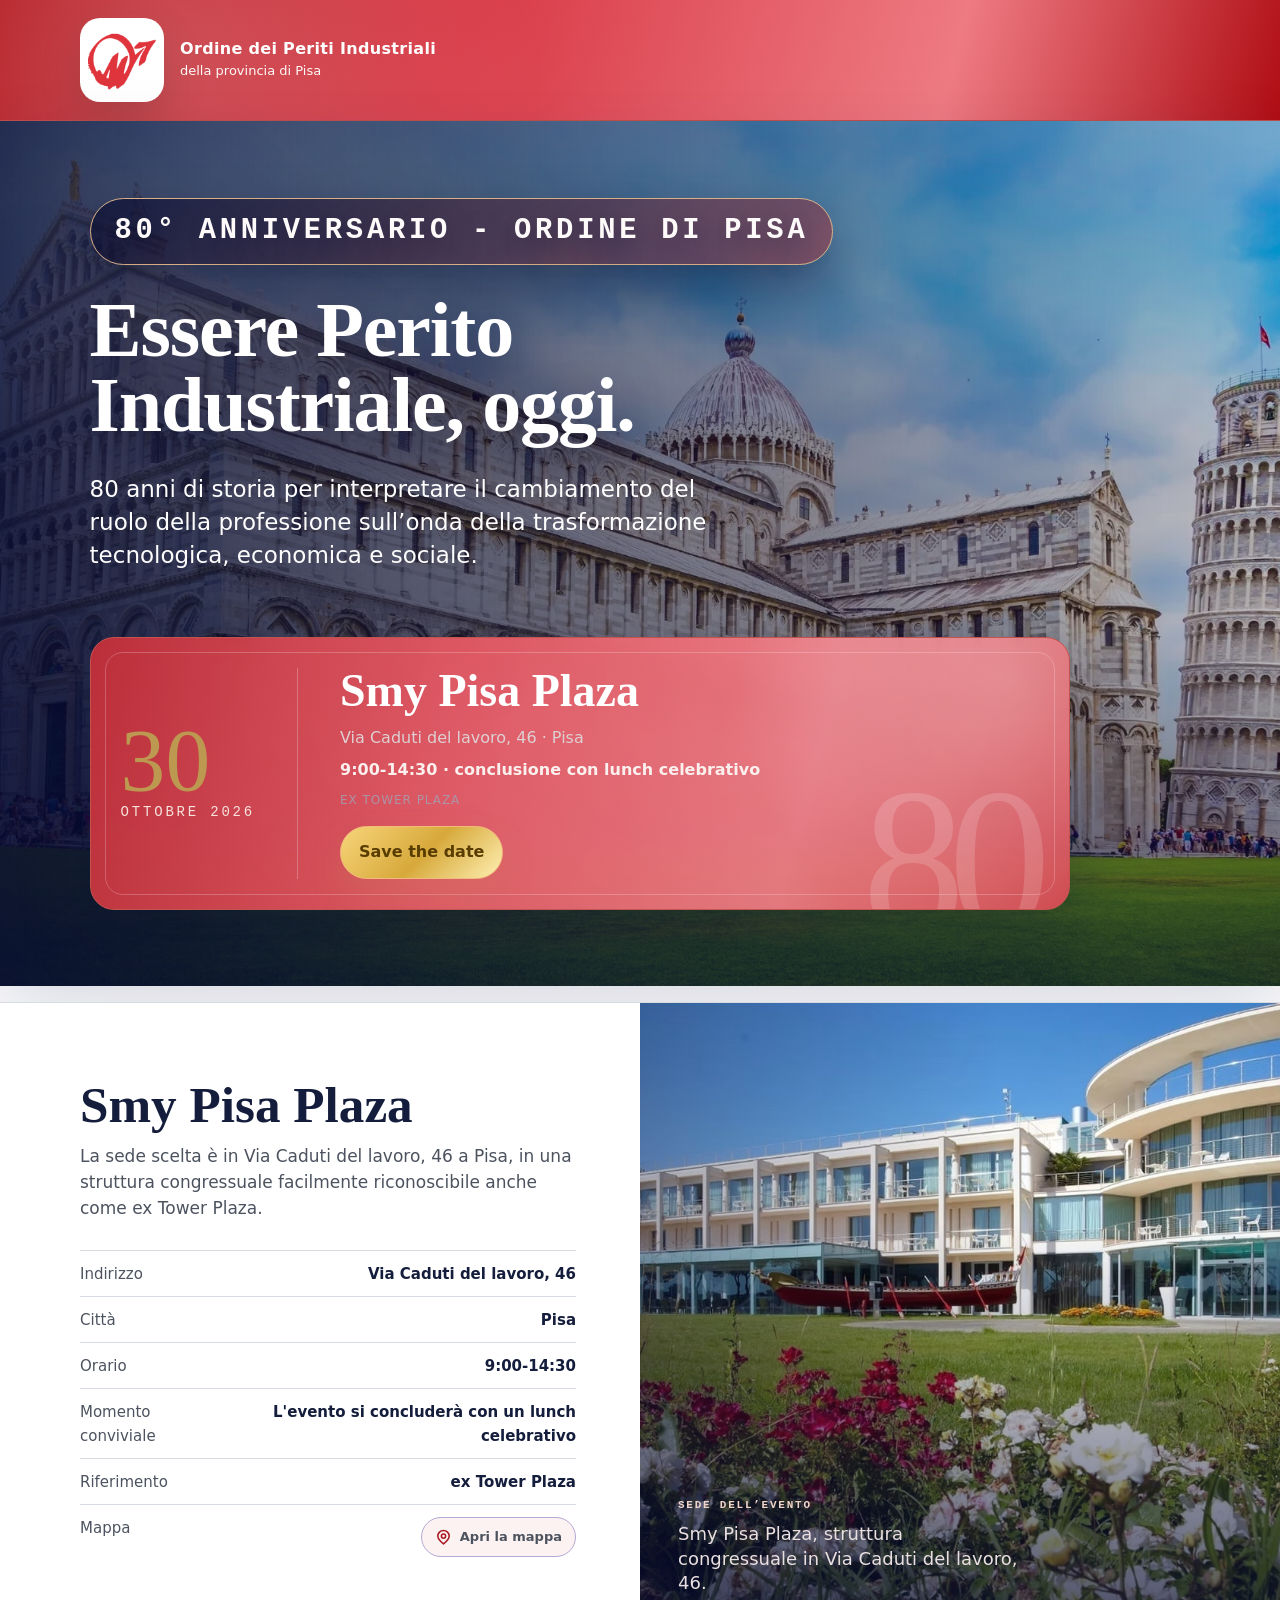
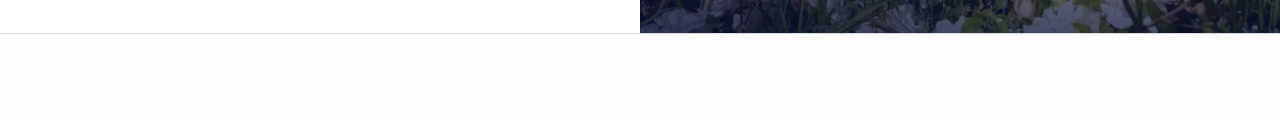
==== commit e09b011b: "feat: update cover kicker to "ORDINE DI PISA" Also ignore token.txt and .wrangler/ to keep the Cloud" ====
--- a/landing-80-anniversario-periti-pisa.html
+++ b/landing-80-anniversario-periti-pisa.html
@@ -7,6 +7,20 @@
   <meta name="description" content="80 anni di storia per interpretare il cambiamento del ruolo della professione sull'onda della trasformazione tecnologica, economica e sociale." />
   <meta name="robots" content="noindex, nofollow, noarchive, nosnippet, noimageindex" />
   <meta name="googlebot" content="noindex, nofollow, noarchive, nosnippet, noimageindex" />
+
+  <!-- Open Graph: anteprima link su WhatsApp, Facebook, LinkedIn, Telegram -->
+  <meta property="og:type" content="website" />
+  <meta property="og:site_name" content="80° Anniversario Periti Industriali Pisa" />
+  <meta property="og:locale" content="it_IT" />
+  <meta property="og:url" content="https://anniversario-periti.pages.dev/" />
+  <meta property="og:title" content="Essere Perito Industriale, oggi. | 80° Anniversario Periti Pisa" />
+  <meta property="og:description" content="80 anni di storia per interpretare il cambiamento del ruolo della professione sull'onda della trasformazione tecnologica, economica e sociale." />
+  <meta property="og:image" content="https://anniversario-periti.pages.dev/assets/og-preview.jpg" />
+  <meta property="og:image:secure_url" content="https://anniversario-periti.pages.dev/assets/og-preview.jpg" />
+  <meta property="og:image:type" content="image/jpeg" />
+  <meta property="og:image:width" content="1200" />
+  <meta property="og:image:height" content="630" />
+  <meta property="og:image:alt" content="Piazza dei Miracoli a Pisa: il Duomo e la Torre pendente." />
   <style>
     :root {
       --bg: oklch(98.5% 0.004 255);
@@ -860,7 +874,7 @@
     <div class="hero-shell">
       <section class="hero" aria-labelledby="hero-title">
         <div class="hero-copy">
-          <p class="cover-kicker">80° ANNIVERSARIO - PISA</p>
+          <p class="cover-kicker">80° ANNIVERSARIO - ORDINE DI PISA</p>
           <h1 id="hero-title">Essere Perito Industriale, oggi.</h1>
           <p class="lead">80 anni di storia per interpretare il cambiamento del ruolo della professione sull’onda della trasformazione tecnologica, economica e sociale.</p>
         </div>
